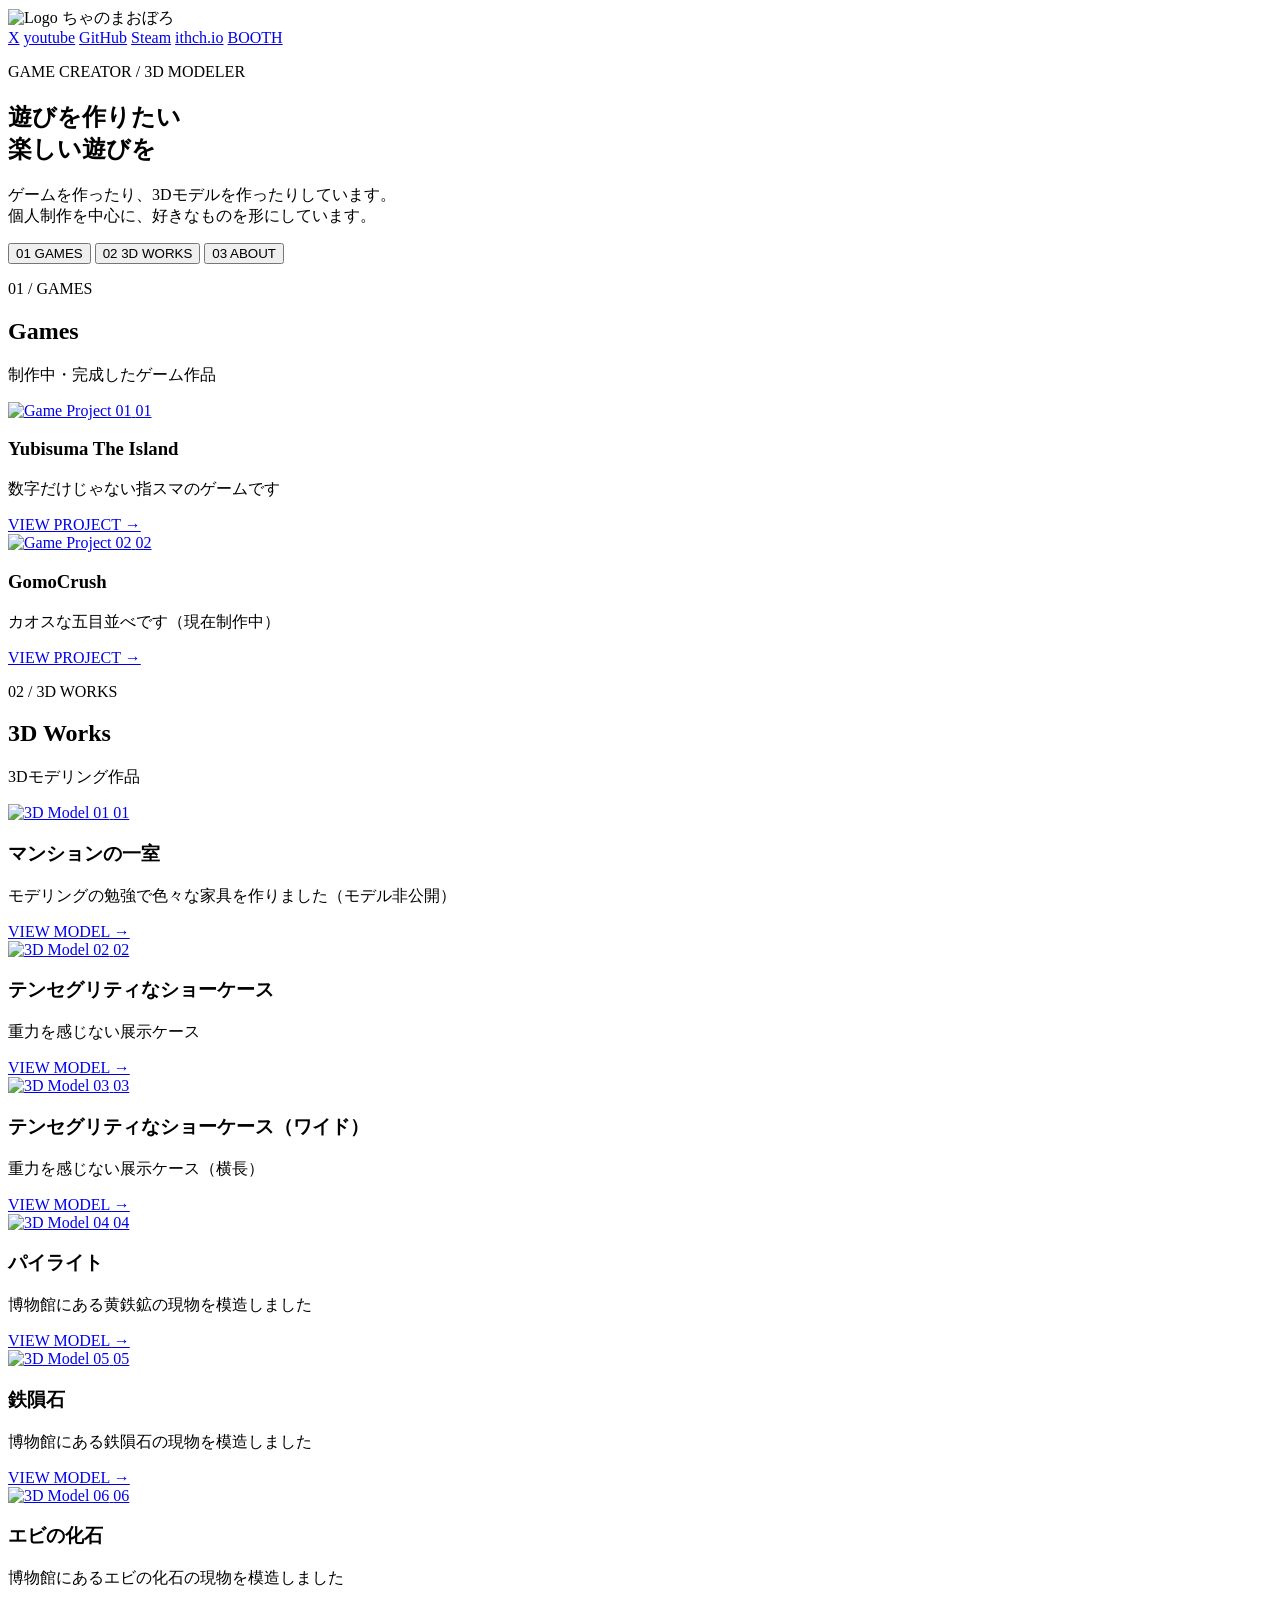
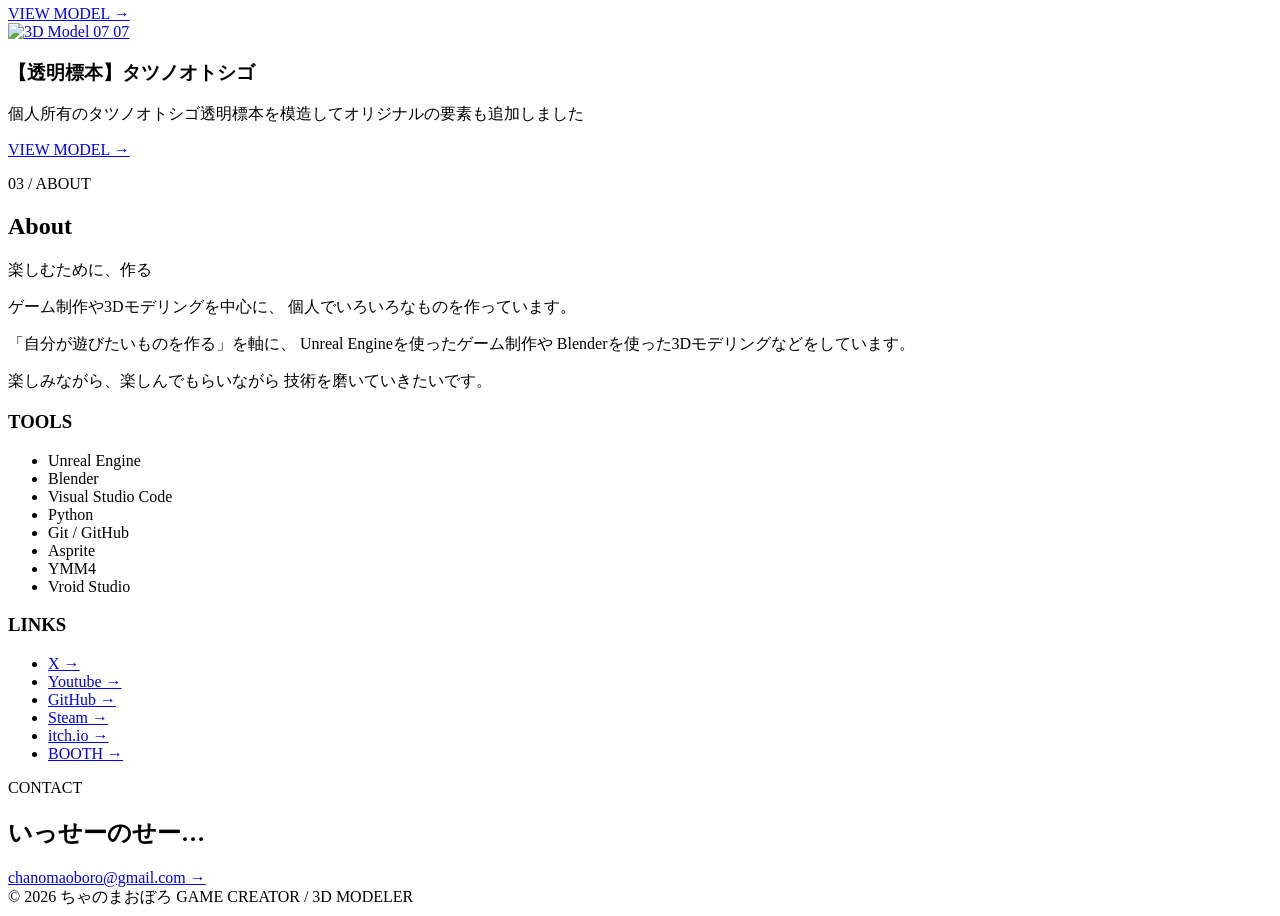
==== index.html @ d111f26e "Create index.html" ====
<!DOCTYPE html>
<html lang="ja">
<head>
    <meta charset="UTF-8">
    <meta name="viewport" content="width=device-width, initial-scale=1.0">

    <title>ちゃのまおぼろ | Game Creator & 3D Modeler</title>
    <meta
        name="description"
        content="Game Creator & 3D Modeler Portfolio"
    >

    <link rel="icon" type="image/png" href="assets/favicon.png">

    <link rel="stylesheet" href="style.css">
</head>

<body>

    <main class="site">

        <!-- ================================
             Header
        ================================= -->

        <header class="header">

            <div class="logo">
                <img
                    class="logo-icon"
                    src="assets/icon.png"
                    alt="Logo"
                >
                <span class="logo-name">ちゃのまおぼろ</span>
            </div>

            <nav class="social-links">
                <a href="https://x.com/chanomaoboro2" target="_blank" rel="noopener">X</a>
                <a href="https://www.youtube.com/channel/UC9JbGI9t23Yok4h7BHGnL8g" target="_blank" rel="noopener">youtube</a>
                <a href="https://github.com/chanomaoboro" target="_blank" rel="noopener">GitHub</a>
                <a href="#" target="_blank" rel="noopener">Steam</a>
                <a href="https://chanoma-oboro.itch.io/" target="_blank" rel="noopener">ithch.io</a>
                <a href="https://chanomaoboro.booth.pm/" target="_blank" rel="noopener">BOOTH</a>
            </nav>

        </header>


        <!-- ================================
             Hero
        ================================= -->

        <section class="hero">

            <div class="hero-text">

                <p class="eyebrow">
                    GAME CREATOR / 3D MODELER
                </p>

                <h1>
                    遊びを作りたい<br>
                    楽しい遊びを
                </h1>

                <p class="hero-description">
                    ゲームを作ったり、3Dモデルを作ったりしています。
                    <br>
                    個人制作を中心に、好きなものを形にしています。
                </p>

            </div>

            <!---
            <div class="hero-decoration">
                <span>01</span>
                <span>CREATIVE</span>
            </div>
            -->

        </section>


        <!-- ================================
             Navigation
        ================================= -->

        <nav class="content-nav">

            <button class="nav-button active" data-target="games">
                <span>01</span>
                GAMES
            </button>

            <button class="nav-button" data-target="models">
                <span>02</span>
                3D WORKS
            </button>

            <button class="nav-button" data-target="about">
                <span>03</span>
                ABOUT
            </button>

        </nav>


        <!-- ================================
             Content
        ================================= -->

        <section class="content">


            <!-- ============================
                 Games
            ============================= -->

            <div class="content-panel active" id="games">

                <div class="section-heading">

                    <div>
                        <p class="section-number">01 / GAMES</p>
                        <h2>Games</h2>
                    </div>

                    <p class="section-description">
                        制作中・完成したゲーム作品
                    </p>

                </div>


                <div class="works-grid">

                    <!-- Game 01 -->

                    <article class="work-card">

                        <a href="https://chanoma-oboro.itch.io/yubisuma-the-island" class="work-image" target="_blank" rel="noopener">
                            <img src="assets/games/game01.png" alt="Game Project 01">

                            <span class="work-number">
                                01
                            </span>
                        </a>

                        <div class="work-info">

                            <div>
                                <h3>Yubisuma The Island</h3>

                                <p>
                                    数字だけじゃない指スマのゲームです
                                </p>
                            </div>

                            <a href="https://chanoma-oboro.itch.io/yubisuma-the-island" class="work-link" target="_blank" rel="noopener">
                                VIEW PROJECT →
                            </a>

                        </div>

                    </article>


                    <!-- Game 02 -->

                    <article class="work-card">

                        <a href="#" class="work-image" target="_blank" rel="noopener">
                            <img src="assets/games/game02.png" alt="Game Project 02">

                            <span class="work-number">
                                02
                            </span>
                        </a>

                        <div class="work-info">

                            <div>
                                <h3>GomoCrush</h3>

                                <p>
                                    カオスな五目並べです（現在制作中）
                                </p>
                            </div>

                            <a href="#" class="work-link">
                                VIEW PROJECT →
                            </a>

                        </div>

                    </article>


                    <!-- Game 03

                    <article class="work-card">

                        <a href="#" class="work-image">
                            <div class="image-placeholder">
                                GAME IMAGE
                            </div>

                            <span class="work-number">
                                03
                            </span>
                        </a>

                        <div class="work-info">

                            <div>
                                <h3>Game Project Three</h3>

                                <p>
                                    その他のゲーム作品。
                                </p>
                            </div>

                            <a href="#" class="work-link">
                                VIEW PROJECT →
                            </a>

                        </div>

                    </article>

                     -->

                </div>

            </div>


            <!-- ============================
                 3D Works
            ============================= -->

            <div class="content-panel" id="models">

                <div class="section-heading">

                    <div>
                        <p class="section-number">02 / 3D WORKS</p>
                        <h2>3D Works</h2>
                    </div>

                    <p class="section-description">
                        3Dモデリング作品
                    </p>

                </div>


                <div class="works-grid">

                    <!-- Model 01 -->

                    <article class="work-card">

                        <a href=# class="work-image" target="_blank" rel="noopener">
                            <img src="assets/models/model01.png" alt="3D Model 01">

                            <span class="work-number">
                                01
                            </span>
                        </a>

                        <div class="work-info">

                            <div>
                                <h3>マンションの一室</h3>

                                <p>
                                    モデリングの勉強で色々な家具を作りました（モデル非公開）
                                </p>
                            </div>

                            <a href="#" class="work-link">
                                VIEW MODEL →
                            </a>

                        </div>

                    </article>


                    <!-- Model 02 -->

                    <article class="work-card">

                        <a href="https://chanomaoboro.booth.pm/items/6145281" class="work-image" target="_blank" rel="noopener">
                            <img src="assets/models/model02.png" alt="3D Model 02">

                            <span class="work-number">
                                02
                            </span>
                        </a>

                        <div class="work-info">

                            <div>
                                <h3>テンセグリティなショーケース</h3>

                                <p>
                                    重力を感じない展示ケース
                                </p>
                            </div>

                            <a href="https://chanomaoboro.booth.pm/items/6145281" class="work-link" target="_blank" rel="noopener">
                                VIEW MODEL →
                            </a>

                        </div>

                    </article>


                    <!-- Model 03 -->

                    <article class="work-card">

                        <a href="https://chanomaoboro.booth.pm/items/6184696" class="work-image" target="_blank" rel="noopener">
                            <img src="assets/models/model03.png" alt="3D Model 03">

                            <span class="work-number">
                                03
                            </span>
                        </a>

                        <div class="work-info">

                            <div>
                                <h3>テンセグリティなショーケース（ワイド）</h3>

                                <p>
                                    重力を感じない展示ケース（横長）
                                </p>
                            </div>

                            <a href="https://chanomaoboro.booth.pm/items/6184696" class="work-link" target="_blank" rel="noopener">
                                VIEW MODEL →
                            </a>

                        </div>

                    </article>
                    
                    <!-- Model 04 -->

                    <article class="work-card">

                        <a href="https://chanomaoboro.booth.pm/items/6525319" class="work-image" target="_blank" rel="noopener">
                            <img src="assets/models/model04.png" alt="3D Model 04">

                            <span class="work-number">
                                04
                            </span>
                        </a>

                        <div class="work-info">

                            <div>
                                <h3>パイライト</h3>

                                <p>
                                    博物館にある黄鉄鉱の現物を模造しました
                                </p>
                            </div>

                            <a href="https://chanomaoboro.booth.pm/items/6525319" class="work-link" target="_blank" rel="noopener">
                                VIEW MODEL →
                            </a>

                        </div>

                    </article>
                    
                    <!-- Model 05 -->

                    <article class="work-card">

                        <a href="https://chanomaoboro.booth.pm/items/6583123" class="work-image" target="_blank" rel="noopener">
                            <img src="assets/models/model05.png" alt="3D Model 05">

                            <span class="work-number">
                                05
                            </span>
                        </a>

                        <div class="work-info">

                            <div>
                                <h3>鉄隕石</h3>

                                <p>
                                    博物館にある鉄隕石の現物を模造しました
                                </p>
                            </div>

                            <a href="https://chanomaoboro.booth.pm/items/6583123" class="work-link" target="_blank" rel="noopener">
                                VIEW MODEL →
                            </a>

                        </div>

                    </article>
                    
                    <!-- Model 06 -->

                    <article class="work-card">

                        <a href="https://chanomaoboro.booth.pm/items/6609858" class="work-image" target="_blank" rel="noopener">
                            <img src="assets/models/model06.png" alt="3D Model 06">

                            <span class="work-number">
                                06
                            </span>
                        </a>

                        <div class="work-info">

                            <div>
                                <h3>エビの化石</h3>

                                <p>
                                    博物館にあるエビの化石の現物を模造しました
                                </p>
                            </div>

                            <a href="https://chanomaoboro.booth.pm/items/6609858" class="work-link" target="_blank" rel="noopener">
                                VIEW MODEL →
                            </a>

                        </div>

                    </article>
                    
                    <!-- Model 07 -->

                    <article class="work-card">

                        <a href="https://chanomaoboro.booth.pm/items/6751686" class="work-image" target="_blank" rel="noopener">
                            <img src="assets/models/model07.png" alt="3D Model 07">

                            <span class="work-number">
                                07
                            </span>
                        </a>

                        <div class="work-info">

                            <div>
                                <h3>【透明標本】タツノオトシゴ</h3>

                                <p>
                                    個人所有のタツノオトシゴ透明標本を模造してオリジナルの要素も追加しました
                                </p>
                            </div>

                            <a href="https://chanomaoboro.booth.pm/items/6751686" class="work-link" target="_blank" rel="noopener">
                                VIEW MODEL →
                            </a>

                        </div>

                    </article>

                </div>

            </div>


            <!-- ============================
                 About
            ============================= -->

            <div class="content-panel" id="about">

                <div class="section-heading">

                    <div>
                        <p class="section-number">03 / ABOUT</p>
                        <h2>About</h2>
                    </div>

                </div>


                <div class="about-grid">

                    <div class="about-text">

                        <p class="about-lead">
                            楽しむために、作る
                        </p>

                        <p>
                            ゲーム制作や3Dモデリングを中心に、
                            個人でいろいろなものを作っています。
                        </p>

                        <p>
                            「自分が遊びたいものを作る」を軸に、
                            Unreal Engineを使ったゲーム制作や
                            Blenderを使った3Dモデリングなどをしています。
                        </p>

                        <p>
                            楽しみながら、楽しんでもらいながら
                            技術を磨いていきたいです。
                        </p>

                    </div>


                    <div class="about-details">

                        <div class="detail-block">

                            <h3>TOOLS</h3>

                            <ul>
                                <li>Unreal Engine</li>
                                <li>Blender</li>
                                <li>Visual Studio Code</li>
                                <li>Python</li>
                                <li>Git / GitHub</li>
                                <li>Asprite</li>
                                <li>YMM4</li>
                                <li>Vroid Studio</li>
                            </ul>

                        </div>


                        <div class="detail-block">

                            <h3>LINKS</h3>

                            <ul class="link-list">
                                <li>
                                    <a href="https://x.com/chanomaoboro2" target="_blank">
                                        X →
                                    </a>
                                </li>

                                <li>
                                    <a href="https://www.youtube.com/channel/UC9JbGI9t23Yok4h7BHGnL8g" target="_blank">
                                        Youtube →
                                    </a>
                                </li>

                                <li>
                                    <a href="https://github.com/chanomaoboro" target="_blank">
                                        GitHub →
                                    </a>
                                </li>

                                <li>
                                    <a href="#" target="_blank">
                                        Steam →
                                    </a>
                                </li>

                                <li>
                                    <a href="https://chanoma-oboro.itch.io/" target="_blank">
                                        itch.io →
                                    </a>
                                </li>

                                <li>
                                    <a href="https://chanomaoboro.booth.pm/" target="_blank">
                                        BOOTH →
                                    </a>
                                </li>
                            </ul>

                        </div>

                    </div>

                </div>


                <!-- Contact -->

                <div class="contact">

                    <p class="section-number">
                        CONTACT
                    </p>

                    <h2>
                        いっせーのせー…
                    </h2>

                    <a
                        href="mailto:chanomaoboro@gmail.com"
                        class="contact-link"
                    >
                        chanomaoboro@gmail.com →
                    </a>

                </div>

            </div>

        </section>


        <!-- ================================
             Footer
        ================================= -->

        <footer class="footer">

            <span>
                © 2026 ちゃのまおぼろ
            </span>

            <span>
                GAME CREATOR / 3D MODELER
            </span>

        </footer>

    </main>


    <!-- JavaScript -->
     <script src="script.js"></script>

</body>
</html>
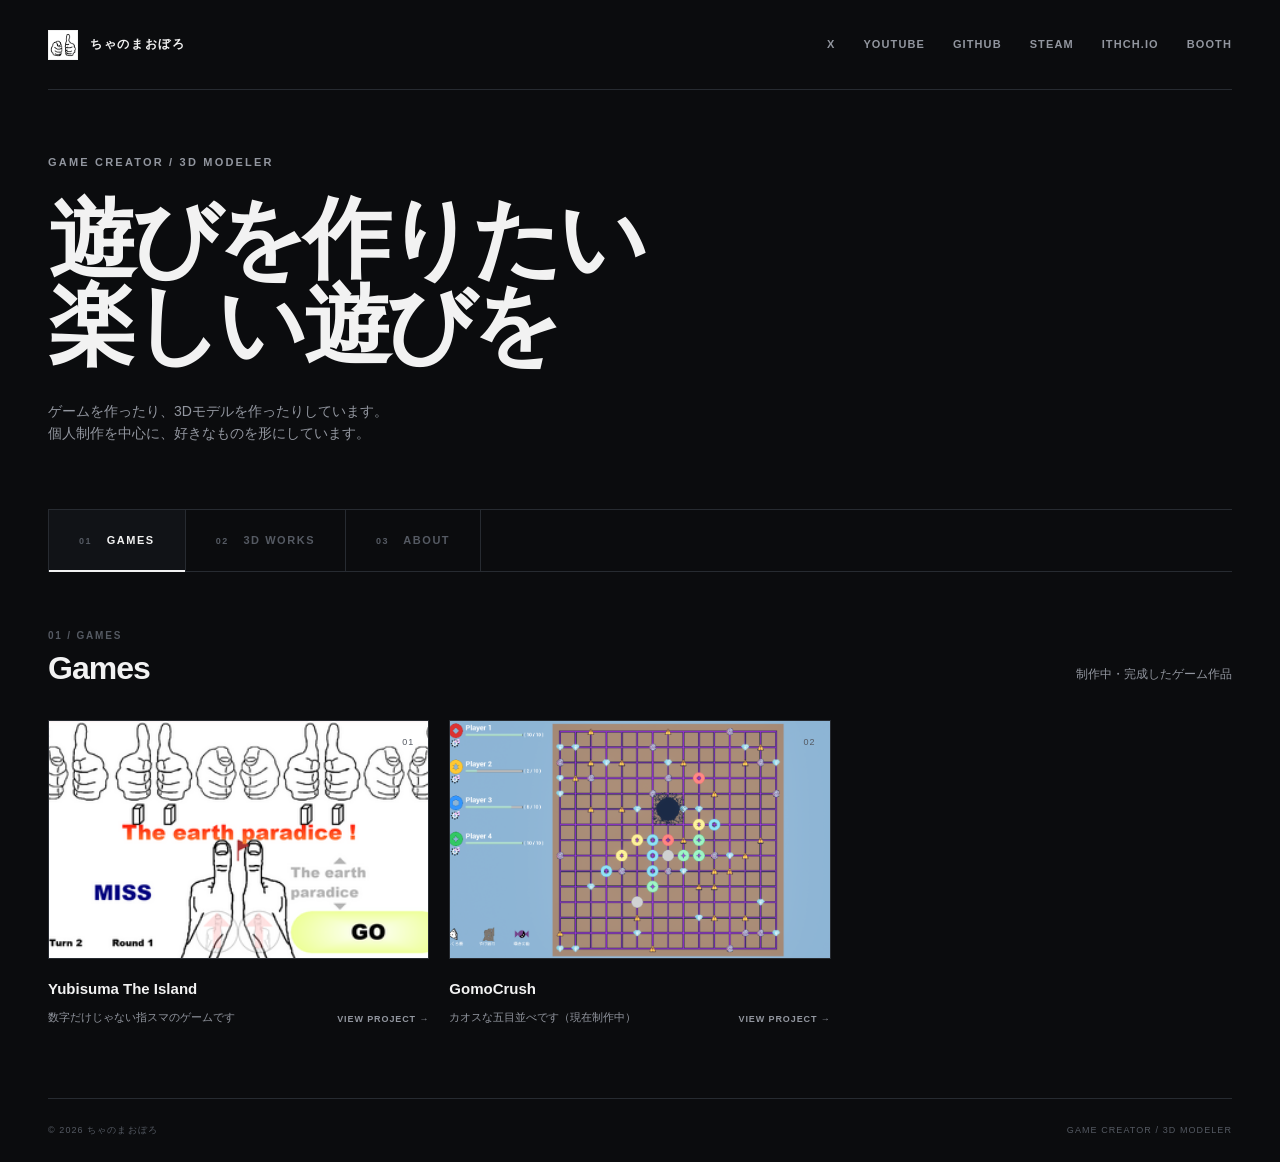
==== commit 8fb74e71: "Add files via upload" ====
--- a/index.html
+++ b/index.html
@@ -1,638 +1,638 @@
-<!DOCTYPE html>
-<html lang="ja">
-<head>
-    <meta charset="UTF-8">
-    <meta name="viewport" content="width=device-width, initial-scale=1.0">
-
-    <title>ちゃのまおぼろ | Game Creator & 3D Modeler</title>
-    <meta
-        name="description"
-        content="Game Creator & 3D Modeler Portfolio"
-    >
-
-    <link rel="icon" type="image/png" href="assets/favicon.png">
-
-    <link rel="stylesheet" href="style.css">
-</head>
-
-<body>
-
-    <main class="site">
-
-        <!-- ================================
-             Header
-        ================================= -->
-
-        <header class="header">
-
-            <div class="logo">
-                <img
-                    class="logo-icon"
-                    src="assets/icon.png"
-                    alt="Logo"
-                >
-                <span class="logo-name">ちゃのまおぼろ</span>
-            </div>
-
-            <nav class="social-links">
-                <a href="https://x.com/chanomaoboro2" target="_blank" rel="noopener">X</a>
-                <a href="https://www.youtube.com/channel/UC9JbGI9t23Yok4h7BHGnL8g" target="_blank" rel="noopener">youtube</a>
-                <a href="https://github.com/chanomaoboro" target="_blank" rel="noopener">GitHub</a>
-                <a href="#" target="_blank" rel="noopener">Steam</a>
-                <a href="https://chanoma-oboro.itch.io/" target="_blank" rel="noopener">ithch.io</a>
-                <a href="https://chanomaoboro.booth.pm/" target="_blank" rel="noopener">BOOTH</a>
-            </nav>
-
-        </header>
-
-
-        <!-- ================================
-             Hero
-        ================================= -->
-
-        <section class="hero">
-
-            <div class="hero-text">
-
-                <p class="eyebrow">
-                    GAME CREATOR / 3D MODELER
-                </p>
-
-                <h1>
-                    遊びを作りたい<br>
-                    楽しい遊びを
-                </h1>
-
-                <p class="hero-description">
-                    ゲームを作ったり、3Dモデルを作ったりしています。
-                    <br>
-                    個人制作を中心に、好きなものを形にしています。
-                </p>
-
-            </div>
-
-            <!---
-            <div class="hero-decoration">
-                <span>01</span>
-                <span>CREATIVE</span>
-            </div>
-            -->
-
-        </section>
-
-
-        <!-- ================================
-             Navigation
-        ================================= -->
-
-        <nav class="content-nav">
-
-            <button class="nav-button active" data-target="games">
-                <span>01</span>
-                GAMES
-            </button>
-
-            <button class="nav-button" data-target="models">
-                <span>02</span>
-                3D WORKS
-            </button>
-
-            <button class="nav-button" data-target="about">
-                <span>03</span>
-                ABOUT
-            </button>
-
-        </nav>
-
-
-        <!-- ================================
-             Content
-        ================================= -->
-
-        <section class="content">
-
-
-            <!-- ============================
-                 Games
-            ============================= -->
-
-            <div class="content-panel active" id="games">
-
-                <div class="section-heading">
-
-                    <div>
-                        <p class="section-number">01 / GAMES</p>
-                        <h2>Games</h2>
-                    </div>
-
-                    <p class="section-description">
-                        制作中・完成したゲーム作品
-                    </p>
-
-                </div>
-
-
-                <div class="works-grid">
-
-                    <!-- Game 01 -->
-
-                    <article class="work-card">
-
-                        <a href="https://chanoma-oboro.itch.io/yubisuma-the-island" class="work-image" target="_blank" rel="noopener">
-                            <img src="assets/games/game01.png" alt="Game Project 01">
-
-                            <span class="work-number">
-                                01
-                            </span>
-                        </a>
-
-                        <div class="work-info">
-
-                            <div>
-                                <h3>Yubisuma The Island</h3>
-
-                                <p>
-                                    数字だけじゃない指スマのゲームです
-                                </p>
-                            </div>
-
-                            <a href="https://chanoma-oboro.itch.io/yubisuma-the-island" class="work-link" target="_blank" rel="noopener">
-                                VIEW PROJECT →
-                            </a>
-
-                        </div>
-
-                    </article>
-
-
-                    <!-- Game 02 -->
-
-                    <article class="work-card">
-
-                        <a href="#" class="work-image" target="_blank" rel="noopener">
-                            <img src="assets/games/game02.png" alt="Game Project 02">
-
-                            <span class="work-number">
-                                02
-                            </span>
-                        </a>
-
-                        <div class="work-info">
-
-                            <div>
-                                <h3>GomoCrush</h3>
-
-                                <p>
-                                    カオスな五目並べです（現在制作中）
-                                </p>
-                            </div>
-
-                            <a href="#" class="work-link">
-                                VIEW PROJECT →
-                            </a>
-
-                        </div>
-
-                    </article>
-
-
-                    <!-- Game 03
-
-                    <article class="work-card">
-
-                        <a href="#" class="work-image">
-                            <div class="image-placeholder">
-                                GAME IMAGE
-                            </div>
-
-                            <span class="work-number">
-                                03
-                            </span>
-                        </a>
-
-                        <div class="work-info">
-
-                            <div>
-                                <h3>Game Project Three</h3>
-
-                                <p>
-                                    その他のゲーム作品。
-                                </p>
-                            </div>
-
-                            <a href="#" class="work-link">
-                                VIEW PROJECT →
-                            </a>
-
-                        </div>
-
-                    </article>
-
-                     -->
-
-                </div>
-
-            </div>
-
-
-            <!-- ============================
-                 3D Works
-            ============================= -->
-
-            <div class="content-panel" id="models">
-
-                <div class="section-heading">
-
-                    <div>
-                        <p class="section-number">02 / 3D WORKS</p>
-                        <h2>3D Works</h2>
-                    </div>
-
-                    <p class="section-description">
-                        3Dモデリング作品
-                    </p>
-
-                </div>
-
-
-                <div class="works-grid">
-
-                    <!-- Model 01 -->
-
-                    <article class="work-card">
-
-                        <a href=# class="work-image" target="_blank" rel="noopener">
-                            <img src="assets/models/model01.png" alt="3D Model 01">
-
-                            <span class="work-number">
-                                01
-                            </span>
-                        </a>
-
-                        <div class="work-info">
-
-                            <div>
-                                <h3>マンションの一室</h3>
-
-                                <p>
-                                    モデリングの勉強で色々な家具を作りました（モデル非公開）
-                                </p>
-                            </div>
-
-                            <a href="#" class="work-link">
-                                VIEW MODEL →
-                            </a>
-
-                        </div>
-
-                    </article>
-
-
-                    <!-- Model 02 -->
-
-                    <article class="work-card">
-
-                        <a href="https://chanomaoboro.booth.pm/items/6145281" class="work-image" target="_blank" rel="noopener">
-                            <img src="assets/models/model02.png" alt="3D Model 02">
-
-                            <span class="work-number">
-                                02
-                            </span>
-                        </a>
-
-                        <div class="work-info">
-
-                            <div>
-                                <h3>テンセグリティなショーケース</h3>
-
-                                <p>
-                                    重力を感じない展示ケース
-                                </p>
-                            </div>
-
-                            <a href="https://chanomaoboro.booth.pm/items/6145281" class="work-link" target="_blank" rel="noopener">
-                                VIEW MODEL →
-                            </a>
-
-                        </div>
-
-                    </article>
-
-
-                    <!-- Model 03 -->
-
-                    <article class="work-card">
-
-                        <a href="https://chanomaoboro.booth.pm/items/6184696" class="work-image" target="_blank" rel="noopener">
-                            <img src="assets/models/model03.png" alt="3D Model 03">
-
-                            <span class="work-number">
-                                03
-                            </span>
-                        </a>
-
-                        <div class="work-info">
-
-                            <div>
-                                <h3>テンセグリティなショーケース（ワイド）</h3>
-
-                                <p>
-                                    重力を感じない展示ケース（横長）
-                                </p>
-                            </div>
-
-                            <a href="https://chanomaoboro.booth.pm/items/6184696" class="work-link" target="_blank" rel="noopener">
-                                VIEW MODEL →
-                            </a>
-
-                        </div>
-
-                    </article>
-                    
-                    <!-- Model 04 -->
-
-                    <article class="work-card">
-
-                        <a href="https://chanomaoboro.booth.pm/items/6525319" class="work-image" target="_blank" rel="noopener">
-                            <img src="assets/models/model04.png" alt="3D Model 04">
-
-                            <span class="work-number">
-                                04
-                            </span>
-                        </a>
-
-                        <div class="work-info">
-
-                            <div>
-                                <h3>パイライト</h3>
-
-                                <p>
-                                    博物館にある黄鉄鉱の現物を模造しました
-                                </p>
-                            </div>
-
-                            <a href="https://chanomaoboro.booth.pm/items/6525319" class="work-link" target="_blank" rel="noopener">
-                                VIEW MODEL →
-                            </a>
-
-                        </div>
-
-                    </article>
-                    
-                    <!-- Model 05 -->
-
-                    <article class="work-card">
-
-                        <a href="https://chanomaoboro.booth.pm/items/6583123" class="work-image" target="_blank" rel="noopener">
-                            <img src="assets/models/model05.png" alt="3D Model 05">
-
-                            <span class="work-number">
-                                05
-                            </span>
-                        </a>
-
-                        <div class="work-info">
-
-                            <div>
-                                <h3>鉄隕石</h3>
-
-                                <p>
-                                    博物館にある鉄隕石の現物を模造しました
-                                </p>
-                            </div>
-
-                            <a href="https://chanomaoboro.booth.pm/items/6583123" class="work-link" target="_blank" rel="noopener">
-                                VIEW MODEL →
-                            </a>
-
-                        </div>
-
-                    </article>
-                    
-                    <!-- Model 06 -->
-
-                    <article class="work-card">
-
-                        <a href="https://chanomaoboro.booth.pm/items/6609858" class="work-image" target="_blank" rel="noopener">
-                            <img src="assets/models/model06.png" alt="3D Model 06">
-
-                            <span class="work-number">
-                                06
-                            </span>
-                        </a>
-
-                        <div class="work-info">
-
-                            <div>
-                                <h3>エビの化石</h3>
-
-                                <p>
-                                    博物館にあるエビの化石の現物を模造しました
-                                </p>
-                            </div>
-
-                            <a href="https://chanomaoboro.booth.pm/items/6609858" class="work-link" target="_blank" rel="noopener">
-                                VIEW MODEL →
-                            </a>
-
-                        </div>
-
-                    </article>
-                    
-                    <!-- Model 07 -->
-
-                    <article class="work-card">
-
-                        <a href="https://chanomaoboro.booth.pm/items/6751686" class="work-image" target="_blank" rel="noopener">
-                            <img src="assets/models/model07.png" alt="3D Model 07">
-
-                            <span class="work-number">
-                                07
-                            </span>
-                        </a>
-
-                        <div class="work-info">
-
-                            <div>
-                                <h3>【透明標本】タツノオトシゴ</h3>
-
-                                <p>
-                                    個人所有のタツノオトシゴ透明標本を模造してオリジナルの要素も追加しました
-                                </p>
-                            </div>
-
-                            <a href="https://chanomaoboro.booth.pm/items/6751686" class="work-link" target="_blank" rel="noopener">
-                                VIEW MODEL →
-                            </a>
-
-                        </div>
-
-                    </article>
-
-                </div>
-
-            </div>
-
-
-            <!-- ============================
-                 About
-            ============================= -->
-
-            <div class="content-panel" id="about">
-
-                <div class="section-heading">
-
-                    <div>
-                        <p class="section-number">03 / ABOUT</p>
-                        <h2>About</h2>
-                    </div>
-
-                </div>
-
-
-                <div class="about-grid">
-
-                    <div class="about-text">
-
-                        <p class="about-lead">
-                            楽しむために、作る
-                        </p>
-
-                        <p>
-                            ゲーム制作や3Dモデリングを中心に、
-                            個人でいろいろなものを作っています。
-                        </p>
-
-                        <p>
-                            「自分が遊びたいものを作る」を軸に、
-                            Unreal Engineを使ったゲーム制作や
-                            Blenderを使った3Dモデリングなどをしています。
-                        </p>
-
-                        <p>
-                            楽しみながら、楽しんでもらいながら
-                            技術を磨いていきたいです。
-                        </p>
-
-                    </div>
-
-
-                    <div class="about-details">
-
-                        <div class="detail-block">
-
-                            <h3>TOOLS</h3>
-
-                            <ul>
-                                <li>Unreal Engine</li>
-                                <li>Blender</li>
-                                <li>Visual Studio Code</li>
-                                <li>Python</li>
-                                <li>Git / GitHub</li>
-                                <li>Asprite</li>
-                                <li>YMM4</li>
-                                <li>Vroid Studio</li>
-                            </ul>
-
-                        </div>
-
-
-                        <div class="detail-block">
-
-                            <h3>LINKS</h3>
-
-                            <ul class="link-list">
-                                <li>
-                                    <a href="https://x.com/chanomaoboro2" target="_blank">
-                                        X →
-                                    </a>
-                                </li>
-
-                                <li>
-                                    <a href="https://www.youtube.com/channel/UC9JbGI9t23Yok4h7BHGnL8g" target="_blank">
-                                        Youtube →
-                                    </a>
-                                </li>
-
-                                <li>
-                                    <a href="https://github.com/chanomaoboro" target="_blank">
-                                        GitHub →
-                                    </a>
-                                </li>
-
-                                <li>
-                                    <a href="#" target="_blank">
-                                        Steam →
-                                    </a>
-                                </li>
-
-                                <li>
-                                    <a href="https://chanoma-oboro.itch.io/" target="_blank">
-                                        itch.io →
-                                    </a>
-                                </li>
-
-                                <li>
-                                    <a href="https://chanomaoboro.booth.pm/" target="_blank">
-                                        BOOTH →
-                                    </a>
-                                </li>
-                            </ul>
-
-                        </div>
-
-                    </div>
-
-                </div>
-
-
-                <!-- Contact -->
-
-                <div class="contact">
-
-                    <p class="section-number">
-                        CONTACT
-                    </p>
-
-                    <h2>
-                        いっせーのせー…
-                    </h2>
-
-                    <a
-                        href="mailto:chanomaoboro@gmail.com"
-                        class="contact-link"
-                    >
-                        chanomaoboro@gmail.com →
-                    </a>
-
-                </div>
-
-            </div>
-
-        </section>
-
-
-        <!-- ================================
-             Footer
-        ================================= -->
-
-        <footer class="footer">
-
-            <span>
-                © 2026 ちゃのまおぼろ
-            </span>
-
-            <span>
-                GAME CREATOR / 3D MODELER
-            </span>
-
-        </footer>
-
-    </main>
-
-
-    <!-- JavaScript -->
-     <script src="script.js"></script>
-
-</body>
-</html>
+<!DOCTYPE html>
+<html lang="ja">
+<head>
+    <meta charset="UTF-8">
+    <meta name="viewport" content="width=device-width, initial-scale=1.0">
+
+    <title>ちゃのまおぼろ | Game Creator & 3D Modeler</title>
+    <meta
+        name="description"
+        content="Game Creator & 3D Modeler Portfolio"
+    >
+
+    <link rel="icon" type="image/png" href="favicon.png">
+
+    <link rel="stylesheet" href="style.css">
+</head>
+
+<body>
+
+    <main class="site">
+
+        <!-- ================================
+             Header
+        ================================= -->
+
+        <header class="header">
+
+            <div class="logo">
+                <img
+                    class="logo-icon"
+                    src="assets/icon.png"
+                    alt="Logo"
+                >
+                <span class="logo-name">ちゃのまおぼろ</span>
+            </div>
+
+            <nav class="social-links">
+                <a href="https://x.com/chanomaoboro2" target="_blank" rel="noopener">X</a>
+                <a href="https://www.youtube.com/channel/UC9JbGI9t23Yok4h7BHGnL8g" target="_blank" rel="noopener">youtube</a>
+                <a href="https://github.com/chanomaoboro" target="_blank" rel="noopener">GitHub</a>
+                <a href="#" target="_blank" rel="noopener">Steam</a>
+                <a href="https://chanoma-oboro.itch.io/" target="_blank" rel="noopener">ithch.io</a>
+                <a href="https://chanomaoboro.booth.pm/" target="_blank" rel="noopener">BOOTH</a>
+            </nav>
+
+        </header>
+
+
+        <!-- ================================
+             Hero
+        ================================= -->
+
+        <section class="hero">
+
+            <div class="hero-text">
+
+                <p class="eyebrow">
+                    GAME CREATOR / 3D MODELER
+                </p>
+
+                <h1>
+                    遊びを作りたい<br>
+                    楽しい遊びを
+                </h1>
+
+                <p class="hero-description">
+                    ゲームを作ったり、3Dモデルを作ったりしています。
+                    <br>
+                    個人制作を中心に、好きなものを形にしています。
+                </p>
+
+            </div>
+
+            <!---
+            <div class="hero-decoration">
+                <span>01</span>
+                <span>CREATIVE</span>
+            </div>
+            -->
+
+        </section>
+
+
+        <!-- ================================
+             Navigation
+        ================================= -->
+
+        <nav class="content-nav">
+
+            <button class="nav-button active" data-target="games">
+                <span>01</span>
+                GAMES
+            </button>
+
+            <button class="nav-button" data-target="models">
+                <span>02</span>
+                3D WORKS
+            </button>
+
+            <button class="nav-button" data-target="about">
+                <span>03</span>
+                ABOUT
+            </button>
+
+        </nav>
+
+
+        <!-- ================================
+             Content
+        ================================= -->
+
+        <section class="content">
+
+
+            <!-- ============================
+                 Games
+            ============================= -->
+
+            <div class="content-panel active" id="games">
+
+                <div class="section-heading">
+
+                    <div>
+                        <p class="section-number">01 / GAMES</p>
+                        <h2>Games</h2>
+                    </div>
+
+                    <p class="section-description">
+                        制作中・完成したゲーム作品
+                    </p>
+
+                </div>
+
+
+                <div class="works-grid">
+
+                    <!-- Game 01 -->
+
+                    <article class="work-card">
+
+                        <a href="https://chanoma-oboro.itch.io/yubisuma-the-island" class="work-image" target="_blank" rel="noopener">
+                            <img src="assets/games/game01.png" alt="Game Project 01">
+
+                            <span class="work-number">
+                                01
+                            </span>
+                        </a>
+
+                        <div class="work-info">
+
+                            <div>
+                                <h3>Yubisuma The Island</h3>
+
+                                <p>
+                                    数字だけじゃない指スマのゲームです
+                                </p>
+                            </div>
+
+                            <a href="https://chanoma-oboro.itch.io/yubisuma-the-island" class="work-link" target="_blank" rel="noopener">
+                                VIEW PROJECT →
+                            </a>
+
+                        </div>
+
+                    </article>
+
+
+                    <!-- Game 02 -->
+
+                    <article class="work-card">
+
+                        <a href="#" class="work-image" target="_blank" rel="noopener">
+                            <img src="assets/games/game02.png" alt="Game Project 02">
+
+                            <span class="work-number">
+                                02
+                            </span>
+                        </a>
+
+                        <div class="work-info">
+
+                            <div>
+                                <h3>GomoCrush</h3>
+
+                                <p>
+                                    カオスな五目並べです（現在制作中）
+                                </p>
+                            </div>
+
+                            <a href="#" class="work-link">
+                                VIEW PROJECT →
+                            </a>
+
+                        </div>
+
+                    </article>
+
+
+                    <!-- Game 03
+
+                    <article class="work-card">
+
+                        <a href="#" class="work-image">
+                            <div class="image-placeholder">
+                                GAME IMAGE
+                            </div>
+
+                            <span class="work-number">
+                                03
+                            </span>
+                        </a>
+
+                        <div class="work-info">
+
+                            <div>
+                                <h3>Game Project Three</h3>
+
+                                <p>
+                                    その他のゲーム作品。
+                                </p>
+                            </div>
+
+                            <a href="#" class="work-link">
+                                VIEW PROJECT →
+                            </a>
+
+                        </div>
+
+                    </article>
+
+                     -->
+
+                </div>
+
+            </div>
+
+
+            <!-- ============================
+                 3D Works
+            ============================= -->
+
+            <div class="content-panel" id="models">
+
+                <div class="section-heading">
+
+                    <div>
+                        <p class="section-number">02 / 3D WORKS</p>
+                        <h2>3D Works</h2>
+                    </div>
+
+                    <p class="section-description">
+                        3Dモデリング作品
+                    </p>
+
+                </div>
+
+
+                <div class="works-grid">
+
+                    <!-- Model 01 -->
+
+                    <article class="work-card">
+
+                        <a href=# class="work-image" target="_blank" rel="noopener">
+                            <img src="assets/models/model01.png" alt="3D Model 01">
+
+                            <span class="work-number">
+                                01
+                            </span>
+                        </a>
+
+                        <div class="work-info">
+
+                            <div>
+                                <h3>マンションの一室</h3>
+
+                                <p>
+                                    モデリングの勉強で色々な家具を作りました（モデル非公開）
+                                </p>
+                            </div>
+
+                            <a href="#" class="work-link">
+                                VIEW MODEL →
+                            </a>
+
+                        </div>
+
+                    </article>
+
+
+                    <!-- Model 02 -->
+
+                    <article class="work-card">
+
+                        <a href="https://chanomaoboro.booth.pm/items/6145281" class="work-image" target="_blank" rel="noopener">
+                            <img src="assets/models/model02.png" alt="3D Model 02">
+
+                            <span class="work-number">
+                                02
+                            </span>
+                        </a>
+
+                        <div class="work-info">
+
+                            <div>
+                                <h3>テンセグリティなショーケース</h3>
+
+                                <p>
+                                    重力を感じない展示ケース
+                                </p>
+                            </div>
+
+                            <a href="https://chanomaoboro.booth.pm/items/6145281" class="work-link" target="_blank" rel="noopener">
+                                VIEW MODEL →
+                            </a>
+
+                        </div>
+
+                    </article>
+
+
+                    <!-- Model 03 -->
+
+                    <article class="work-card">
+
+                        <a href="https://chanomaoboro.booth.pm/items/6184696" class="work-image" target="_blank" rel="noopener">
+                            <img src="assets/models/model03.png" alt="3D Model 03">
+
+                            <span class="work-number">
+                                03
+                            </span>
+                        </a>
+
+                        <div class="work-info">
+
+                            <div>
+                                <h3>テンセグリティなショーケース（ワイド）</h3>
+
+                                <p>
+                                    重力を感じない展示ケース（横長）
+                                </p>
+                            </div>
+
+                            <a href="https://chanomaoboro.booth.pm/items/6184696" class="work-link" target="_blank" rel="noopener">
+                                VIEW MODEL →
+                            </a>
+
+                        </div>
+
+                    </article>
+                    
+                    <!-- Model 04 -->
+
+                    <article class="work-card">
+
+                        <a href="https://chanomaoboro.booth.pm/items/6525319" class="work-image" target="_blank" rel="noopener">
+                            <img src="assets/models/model04.png" alt="3D Model 04">
+
+                            <span class="work-number">
+                                04
+                            </span>
+                        </a>
+
+                        <div class="work-info">
+
+                            <div>
+                                <h3>パイライト</h3>
+
+                                <p>
+                                    博物館にある黄鉄鉱の現物を模造しました
+                                </p>
+                            </div>
+
+                            <a href="https://chanomaoboro.booth.pm/items/6525319" class="work-link" target="_blank" rel="noopener">
+                                VIEW MODEL →
+                            </a>
+
+                        </div>
+
+                    </article>
+                    
+                    <!-- Model 05 -->
+
+                    <article class="work-card">
+
+                        <a href="https://chanomaoboro.booth.pm/items/6583123" class="work-image" target="_blank" rel="noopener">
+                            <img src="assets/models/model05.png" alt="3D Model 05">
+
+                            <span class="work-number">
+                                05
+                            </span>
+                        </a>
+
+                        <div class="work-info">
+
+                            <div>
+                                <h3>鉄隕石</h3>
+
+                                <p>
+                                    博物館にある鉄隕石の現物を模造しました
+                                </p>
+                            </div>
+
+                            <a href="https://chanomaoboro.booth.pm/items/6583123" class="work-link" target="_blank" rel="noopener">
+                                VIEW MODEL →
+                            </a>
+
+                        </div>
+
+                    </article>
+                    
+                    <!-- Model 06 -->
+
+                    <article class="work-card">
+
+                        <a href="https://chanomaoboro.booth.pm/items/6609858" class="work-image" target="_blank" rel="noopener">
+                            <img src="assets/models/model06.png" alt="3D Model 06">
+
+                            <span class="work-number">
+                                06
+                            </span>
+                        </a>
+
+                        <div class="work-info">
+
+                            <div>
+                                <h3>エビの化石</h3>
+
+                                <p>
+                                    博物館にあるエビの化石の現物を模造しました
+                                </p>
+                            </div>
+
+                            <a href="https://chanomaoboro.booth.pm/items/6609858" class="work-link" target="_blank" rel="noopener">
+                                VIEW MODEL →
+                            </a>
+
+                        </div>
+
+                    </article>
+                    
+                    <!-- Model 07 -->
+
+                    <article class="work-card">
+
+                        <a href="https://chanomaoboro.booth.pm/items/6751686" class="work-image" target="_blank" rel="noopener">
+                            <img src="assets/models/model07.png" alt="3D Model 07">
+
+                            <span class="work-number">
+                                07
+                            </span>
+                        </a>
+
+                        <div class="work-info">
+
+                            <div>
+                                <h3>【透明標本】タツノオトシゴ</h3>
+
+                                <p>
+                                    個人所有のタツノオトシゴ透明標本を模造してオリジナルの要素も追加しました
+                                </p>
+                            </div>
+
+                            <a href="https://chanomaoboro.booth.pm/items/6751686" class="work-link" target="_blank" rel="noopener">
+                                VIEW MODEL →
+                            </a>
+
+                        </div>
+
+                    </article>
+
+                </div>
+
+            </div>
+
+
+            <!-- ============================
+                 About
+            ============================= -->
+
+            <div class="content-panel" id="about">
+
+                <div class="section-heading">
+
+                    <div>
+                        <p class="section-number">03 / ABOUT</p>
+                        <h2>About</h2>
+                    </div>
+
+                </div>
+
+
+                <div class="about-grid">
+
+                    <div class="about-text">
+
+                        <p class="about-lead">
+                            楽しむために、作る
+                        </p>
+
+                        <p>
+                            ゲーム制作や3Dモデリングを中心に、
+                            個人でいろいろなものを作っています。
+                        </p>
+
+                        <p>
+                            「自分が遊びたいものを作る」を軸に、
+                            Unreal Engineを使ったゲーム制作や
+                            Blenderを使った3Dモデリングなどをしています。
+                        </p>
+
+                        <p>
+                            楽しみながら、楽しんでもらいながら
+                            技術を磨いていきたいです。
+                        </p>
+
+                    </div>
+
+
+                    <div class="about-details">
+
+                        <div class="detail-block">
+
+                            <h3>TOOLS</h3>
+
+                            <ul>
+                                <li>Unreal Engine</li>
+                                <li>Blender</li>
+                                <li>Visual Studio Code</li>
+                                <li>Python</li>
+                                <li>Git / GitHub</li>
+                                <li>Asprite</li>
+                                <li>YMM4</li>
+                                <li>Vroid Studio</li>
+                            </ul>
+
+                        </div>
+
+
+                        <div class="detail-block">
+
+                            <h3>LINKS</h3>
+
+                            <ul class="link-list">
+                                <li>
+                                    <a href="https://x.com/chanomaoboro2" target="_blank">
+                                        X →
+                                    </a>
+                                </li>
+
+                                <li>
+                                    <a href="https://www.youtube.com/channel/UC9JbGI9t23Yok4h7BHGnL8g" target="_blank">
+                                        Youtube →
+                                    </a>
+                                </li>
+
+                                <li>
+                                    <a href="https://github.com/chanomaoboro" target="_blank">
+                                        GitHub →
+                                    </a>
+                                </li>
+
+                                <li>
+                                    <a href="#" target="_blank">
+                                        Steam →
+                                    </a>
+                                </li>
+
+                                <li>
+                                    <a href="https://chanoma-oboro.itch.io/" target="_blank">
+                                        itch.io →
+                                    </a>
+                                </li>
+
+                                <li>
+                                    <a href="https://chanomaoboro.booth.pm/" target="_blank">
+                                        BOOTH →
+                                    </a>
+                                </li>
+                            </ul>
+
+                        </div>
+
+                    </div>
+
+                </div>
+
+
+                <!-- Contact -->
+
+                <div class="contact">
+
+                    <p class="section-number">
+                        CONTACT
+                    </p>
+
+                    <h2>
+                        いっせーのせー…
+                    </h2>
+
+                    <a
+                        href="mailto:chanomaoboro@gmail.com"
+                        class="contact-link"
+                    >
+                        chanomaoboro@gmail.com →
+                    </a>
+
+                </div>
+
+            </div>
+
+        </section>
+
+
+        <!-- ================================
+             Footer
+        ================================= -->
+
+        <footer class="footer">
+
+            <span>
+                © 2026 ちゃのまおぼろ
+            </span>
+
+            <span>
+                GAME CREATOR / 3D MODELER
+            </span>
+
+        </footer>
+
+    </main>
+
+
+    <!-- JavaScript -->
+     <script src="script.js"></script>
+
+</body>
+</html>
--- a/style.css
+++ b/style.css
@@ -0,0 +1,803 @@
+/* =========================================
+   Base
+========================================= */
+
+:root {
+    --bg: #0b0c0e;
+    --surface: #111317;
+    --surface-light: #181b20;
+
+    --text: #f2f2f2;
+    --text-secondary: #92969f;
+    --text-muted: #555a63;
+
+    --border: #272b31;
+
+    --accent: #ffffff;
+
+    --max-width: 1280px;
+}
+
+
+* {
+    box-sizing: border-box;
+}
+
+
+html {
+    scroll-behavior: smooth;
+}
+
+
+body {
+    margin: 0;
+
+    background: var(--bg);
+    color: var(--text);
+
+    font-family:
+        Inter,
+        "Helvetica Neue",
+        Arial,
+        "Noto Sans JP",
+        sans-serif;
+
+    line-height: 1.6;
+}
+
+
+a {
+    color: inherit;
+    text-decoration: none;
+}
+
+
+button {
+    font: inherit;
+}
+
+
+.site {
+    width: min(100%, var(--max-width));
+
+    min-height: 100vh;
+
+    margin: 0 auto;
+
+    padding:
+        0 48px;
+}
+
+
+/* =========================================
+   Header
+========================================= */
+
+.header {
+    height: 90px;
+
+    display: flex;
+    align-items: center;
+    justify-content: space-between;
+
+    border-bottom: 1px solid var(--border);
+}
+
+
+.logo {
+    display: flex;
+    align-items: center;
+    gap: 12px;
+
+    font-size: 12px;
+    font-weight: 700;
+
+    letter-spacing: 0.14em;
+}
+
+.logo-icon {
+    width: 30px;
+    height: 30px;
+
+    object-fit: cover;
+
+    display: block;
+
+    border: 1px solid var(--text);
+}
+
+
+.logo-mark {
+    width: 30px;
+    height: 30px;
+
+    display: grid;
+    place-items: center;
+
+    border: 1px solid var(--text);
+
+    font-size: 12px;
+}
+
+
+.social-links {
+    display: flex;
+    gap: 28px;
+
+    color: var(--text-secondary);
+
+    font-size: 11px;
+    font-weight: 600;
+
+    letter-spacing: 0.1em;
+    text-transform: uppercase;
+}
+
+
+.social-links a {
+    transition:
+        color 0.2s ease;
+}
+
+
+.social-links a:hover {
+    color: var(--text);
+}
+
+
+/* =========================================
+   Hero
+========================================= */
+
+.hero {
+    min-height: 320px;
+
+    display: flex;
+    align-items: center;
+    justify-content: space-between;
+
+    padding: 64px 0;
+
+    border-bottom: 1px solid var(--border);
+}
+
+
+.hero-text {
+    max-width: 800px;
+}
+
+
+.eyebrow {
+    margin: 0 0 24px;
+
+    color: var(--text-secondary);
+
+    font-size: 11px;
+    font-weight: 700;
+
+    letter-spacing: 0.2em;
+}
+
+
+.hero h1 {
+    margin: 0;
+
+    font-size: clamp(48px, 7vw, 88px);
+
+    font-weight: 700;
+
+    line-height: 0.98;
+
+    letter-spacing: -0.05em;
+}
+
+
+.hero-description {
+    margin: 32px 0 0;
+
+    color: var(--text-secondary);
+
+    font-size: 14px;
+}
+
+
+.hero-decoration {
+    width: 120px;
+
+    display: flex;
+    flex-direction: column;
+    gap: 8px;
+
+    color: var(--text-muted);
+
+    font-size: 10px;
+    letter-spacing: 0.15em;
+
+    text-align: right;
+}
+
+
+/* =========================================
+   Content Navigation
+========================================= */
+
+.content-nav {
+    display: flex;
+
+    border-bottom: 1px solid var(--border);
+}
+
+
+.nav-button {
+    position: relative;
+
+    padding: 22px 30px;
+
+    border: none;
+    border-right: 1px solid var(--border);
+
+    background: transparent;
+
+    color: var(--text-muted);
+
+    cursor: pointer;
+
+    font-size: 11px;
+    font-weight: 700;
+
+    letter-spacing: 0.14em;
+
+    transition:
+        color 0.2s ease,
+        background 0.2s ease;
+}
+
+
+.nav-button:first-child {
+    border-left: 1px solid var(--border);
+}
+
+
+.nav-button span {
+    margin-right: 10px;
+
+    color: var(--text-muted);
+
+    font-size: 9px;
+}
+
+
+.nav-button:hover {
+    color: var(--text);
+    background: var(--surface);
+}
+
+
+.nav-button.active {
+    color: var(--text);
+
+    background: var(--surface);
+}
+
+
+.nav-button.active::after {
+    content: "";
+
+    position: absolute;
+
+    left: 0;
+    right: 0;
+    bottom: -1px;
+
+    height: 2px;
+
+    background: var(--text);
+}
+
+
+/* =========================================
+   Content
+========================================= */
+
+.content {
+    min-height: 500px;
+}
+
+
+.content-panel {
+    display: none;
+
+    padding: 56px 0 72px;
+}
+
+
+.content-panel.active {
+    display: block;
+}
+
+
+/* =========================================
+   Section Heading
+========================================= */
+
+.section-heading {
+    display: flex;
+    align-items: flex-end;
+    justify-content: space-between;
+
+    margin-bottom: 36px;
+}
+
+
+.section-number {
+    margin: 0 0 8px;
+
+    color: var(--text-muted);
+
+    font-size: 10px;
+    font-weight: 700;
+
+    letter-spacing: 0.18em;
+}
+
+
+.section-heading h2 {
+    margin: 0;
+
+    font-size: 32px;
+
+    line-height: 1;
+
+    letter-spacing: -0.03em;
+}
+
+
+.section-description {
+    margin: 0;
+
+    color: var(--text-secondary);
+
+    font-size: 12px;
+}
+
+
+/* =========================================
+   Works Grid
+========================================= */
+
+.works-grid {
+    display: grid;
+
+    grid-template-columns:
+        repeat(3, 1fr);
+
+    gap: 20px;
+}
+
+
+.work-card {
+    min-width: 0;
+}
+
+
+.work-image {
+    position: relative;
+
+    display: block;
+
+    aspect-ratio: 16 / 10;
+
+    overflow: hidden;
+
+    border: 1px solid var(--border);
+
+    background: var(--surface);
+
+    transition:
+        border-color 0.2s ease;
+}
+
+
+.work-image:hover {
+    border-color: #555a63;
+}
+
+.work-image img {
+    width: 100%;
+    height: 100%;
+    object-fit: cover;
+    display: block;
+}
+
+
+.image-placeholder {
+    width: 100%;
+    height: 100%;
+
+    display: grid;
+    place-items: center;
+
+    color: var(--text-muted);
+
+    font-size: 10px;
+    font-weight: 700;
+
+    letter-spacing: 0.18em;
+}
+
+
+.work-number {
+    position: absolute;
+
+    top: 14px;
+    right: 14px;
+
+    color: var(--text-muted);
+
+    font-size: 9px;
+
+    letter-spacing: 0.12em;
+}
+
+
+.work-info {
+    display: flex;
+    justify-content: space-between;
+    gap: 20px;
+
+    padding-top: 18px;
+}
+
+
+.work-info h3 {
+    margin: 0 0 8px;
+
+    font-size: 15px;
+    font-weight: 600;
+}
+
+
+.work-info p {
+    max-width: 220px;
+
+    margin: 0;
+
+    color: var(--text-secondary);
+
+    font-size: 11px;
+}
+
+
+.work-link {
+    flex-shrink: 0;
+
+    align-self: flex-end;
+
+    color: var(--text-secondary);
+
+    font-size: 9px;
+    font-weight: 700;
+
+    letter-spacing: 0.1em;
+
+    transition:
+        color 0.2s ease;
+}
+
+
+.work-link:hover {
+    color: var(--text);
+}
+
+
+/* =========================================
+   About
+========================================= */
+
+.about-grid {
+    display: grid;
+
+    grid-template-columns:
+        1.4fr 1fr;
+
+    gap: 80px;
+
+    padding: 20px 0 70px;
+}
+
+
+.about-text {
+    max-width: 620px;
+}
+
+
+.about-lead {
+    margin: 0 0 28px;
+
+    font-size: 28px;
+    font-weight: 500;
+
+    line-height: 1.3;
+
+    letter-spacing: -0.02em;
+}
+
+
+.about-text > p:not(.about-lead) {
+    margin: 0 0 18px;
+
+    color: var(--text-secondary);
+
+    font-size: 13px;
+}
+
+
+.about-details {
+    display: grid;
+
+    grid-template-columns:
+        repeat(2, 1fr);
+
+    gap: 40px;
+}
+
+
+.detail-block h3 {
+    margin: 0 0 18px;
+
+    color: var(--text-muted);
+
+    font-size: 10px;
+
+    letter-spacing: 0.16em;
+}
+
+
+.detail-block ul {
+    padding: 0;
+    margin: 0;
+
+    list-style: none;
+}
+
+
+.detail-block li {
+    padding: 7px 0;
+
+    border-bottom: 1px solid var(--border);
+
+    color: var(--text-secondary);
+
+    font-size: 12px;
+}
+
+
+.link-list li a {
+    transition:
+        color 0.2s ease;
+}
+
+
+.link-list li a:hover {
+    color: var(--text);
+}
+
+
+/* =========================================
+   Contact
+========================================= */
+
+.contact {
+    padding: 50px 0;
+
+    border-top: 1px solid var(--border);
+}
+
+
+.contact h2 {
+    margin: 0 0 18px;
+
+    font-size: clamp(32px, 5vw, 56px);
+
+    line-height: 1;
+
+    letter-spacing: -0.04em;
+}
+
+
+.contact-link {
+    color: var(--text-secondary);
+
+    font-size: 13px;
+
+    border-bottom: 1px solid var(--text-muted);
+
+    transition:
+        color 0.2s ease,
+        border-color 0.2s ease;
+}
+
+
+.contact-link:hover {
+    color: var(--text);
+    border-color: var(--text);
+}
+
+
+/* =========================================
+   Footer
+========================================= */
+
+.footer {
+    display: flex;
+    justify-content: space-between;
+
+    padding: 24px 0;
+
+    border-top: 1px solid var(--border);
+
+    color: var(--text-muted);
+
+    font-size: 9px;
+
+    letter-spacing: 0.12em;
+}
+
+
+/* =========================================
+   Responsive
+========================================= */
+
+@media (max-width: 900px) {
+
+    .site {
+        padding: 0 28px;
+    }
+
+
+    .hero {
+        min-height: 280px;
+
+        padding: 50px 0;
+    }
+
+
+    .hero-decoration {
+        display: none;
+    }
+
+
+    .works-grid {
+        grid-template-columns:
+            repeat(2, 1fr);
+    }
+
+
+    .about-grid {
+        grid-template-columns: 1fr;
+
+        gap: 50px;
+    }
+
+}
+
+
+@media (max-width: 600px) {
+
+    .site {
+        padding: 0 20px;
+    }
+
+
+    .header {
+        height: 72px;
+    }
+
+
+    .logo-name {
+        display: none;
+    }
+
+
+    .social-links {
+        gap: 16px;
+
+        font-size: 9px;
+    }
+
+
+    .hero {
+        min-height: auto;
+
+        padding: 60px 0;
+    }
+
+
+    .hero h1 {
+        font-size: 48px;
+    }
+
+
+    .hero-description {
+        font-size: 12px;
+    }
+
+
+    .content-nav {
+        width: 100%;
+    }
+
+
+    .nav-button {
+        flex: 1;
+
+        padding:
+            18px 8px;
+
+        font-size: 9px;
+    }
+
+
+    .nav-button span {
+        display: none;
+    }
+
+
+    .content-panel {
+        padding:
+            40px 0 50px;
+    }
+
+
+    .section-heading {
+        display: block;
+
+        margin-bottom: 28px;
+    }
+
+
+    .section-description {
+        margin-top: 12px;
+    }
+
+
+    .works-grid {
+        grid-template-columns: 1fr;
+
+        gap: 40px;
+    }
+
+
+    .work-info {
+        display: block;
+    }
+
+
+    .work-link {
+        display: inline-block;
+
+        margin-top: 14px;
+    }
+
+
+    .about-details {
+        grid-template-columns: 1fr;
+
+        gap: 30px;
+    }
+
+
+    .about-lead {
+        font-size: 24px;
+    }
+
+
+    .footer {
+        display: block;
+
+        line-height: 2;
+    }
+
+    
+
+}
